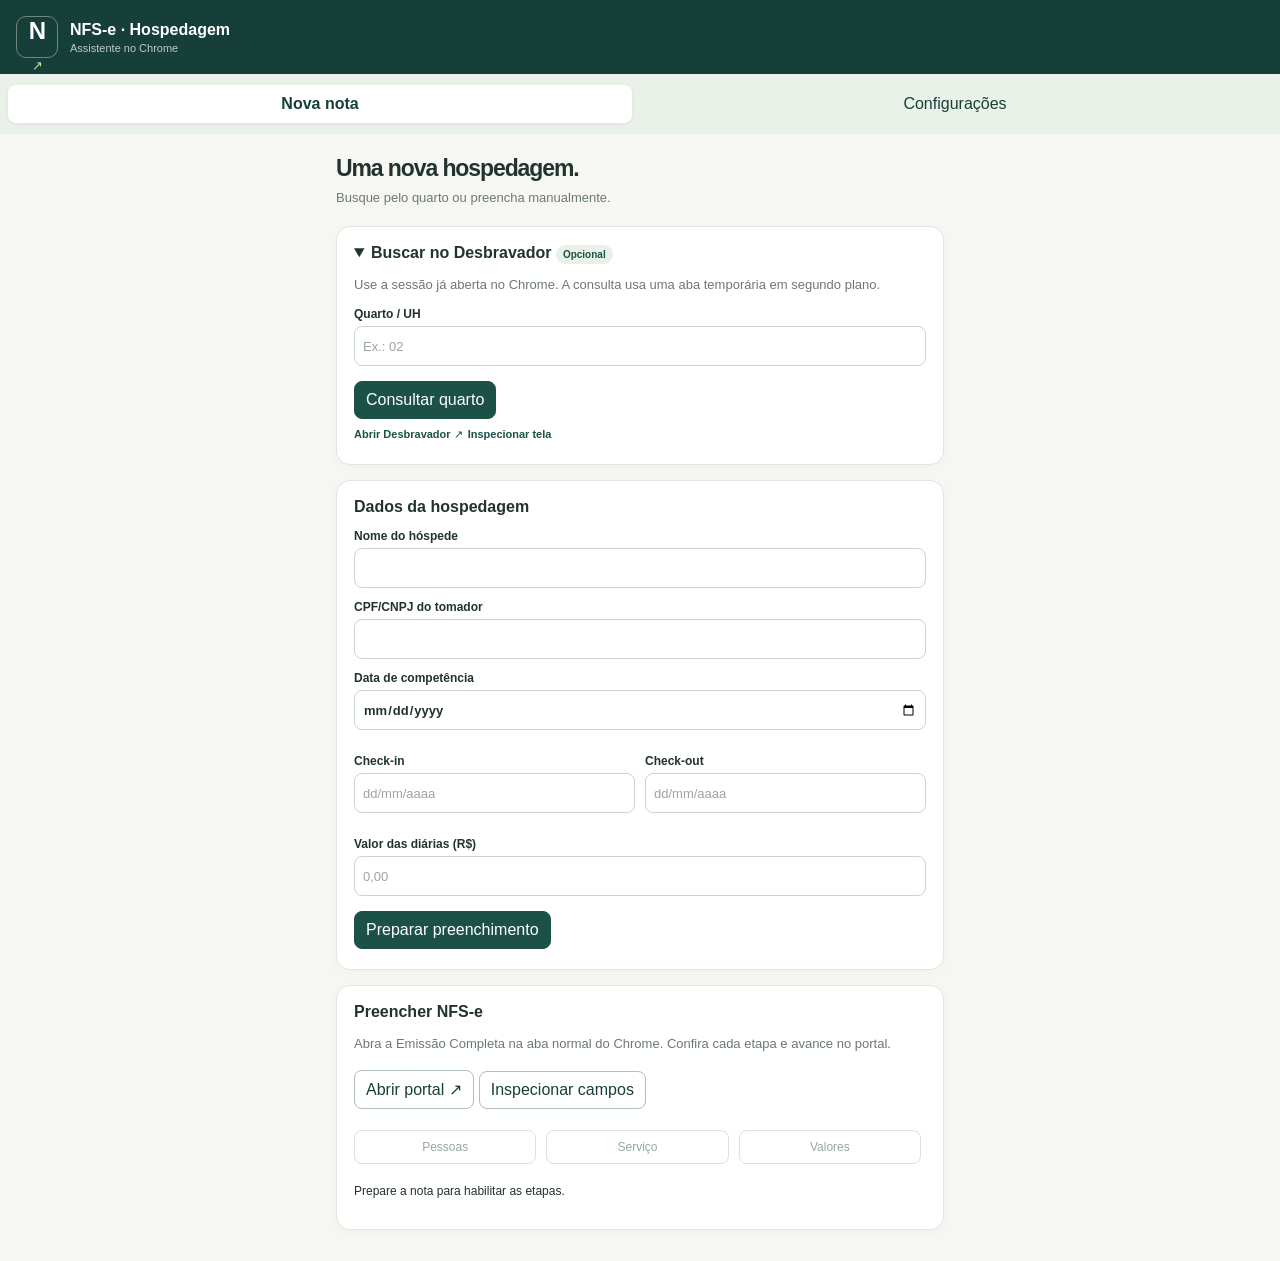
==== extension/panel.html @ 2adcf299 "Improve Desbravador room lookup in extension" ====
<!doctype html>
<html lang="pt-BR">
<head>
  <meta charset="utf-8">
  <meta name="viewport" content="width=device-width, initial-scale=1">
  <title>NFS-e · Hospedagem</title>
  <link rel="stylesheet" href="panel.css">
  <script src="runtime/metadata.js" defer></script>
  <script src="runtime/dates.js" defer></script>
  <script src="runtime/hotel_form.js" defer></script>
  <script src="domain.js" defer></script>
  <script src="panel.js" defer></script>
</head>
<body>
  <header class="header"><div class="brand">N<span>↗</span></div><div><strong>NFS-e · Hospedagem</strong><small>Assistente no Chrome</small></div></header>
  <nav class="tabs"><button id="tab-note" class="active" type="button">Nova nota</button><button id="tab-settings" type="button">Configurações</button></nav>
  <main>
    <p id="notice" role="alert" hidden></p>
    <section id="note-view">
      <h1>Uma nova hospedagem.</h1><p class="lead">Busque pelo quarto ou preencha manualmente.</p>
      <details class="card" open><summary>Buscar no Desbravador <span class="pill">Opcional</span></summary>
        <p class="hint">Use a sessão já aberta no Chrome. A consulta usa uma aba temporária em segundo plano.</p>
        <form id="lookup-form"><label>Quarto / UH<input name="room" id="room" placeholder="Ex.: 02" maxlength="20"></label><button class="primary">Consultar quarto</button></form>
        <button id="open-hotel" class="text-button" type="button">Abrir Desbravador ↗</button><button id="inspect-hotel" class="text-button" type="button">Inspecionar tela</button><button id="download-hotel" class="text-button" type="button" hidden>Baixar diagnóstico</button>
        <div id="hotel-preview" hidden><dl id="hotel-details"></dl><label class="check"><input type="checkbox" id="keep-document">Manter CPF/CNPJ do tomador informado</label><button id="apply-hotel" type="button">Aplicar dados</button></div>
      </details>
      <form id="invoice-form" class="card" autocomplete="off"><h2>Dados da hospedagem</h2>
        <label>Nome do hóspede<input name="guest_name" required maxlength="200"></label>
        <label>CPF/CNPJ do tomador<input name="customer_document" required maxlength="18"></label>
        <label>Data de competência<input name="competence" type="date" required></label>
        <div class="pair"><label>Check-in<input name="check_in" inputmode="numeric" placeholder="dd/mm/aaaa" required></label><label>Check-out<input name="check_out" inputmode="numeric" placeholder="dd/mm/aaaa" required></label></div>
        <label>Valor das diárias (R$)<input name="service_value" inputmode="decimal" placeholder="0,00" required></label>
        <button class="primary">Preparar preenchimento</button>
      </form>
      <section id="review" class="card" hidden><h2>Prévia da nota</h2><p id="description"></p><p id="amount" class="amount"></p><p class="hint">Confira os dados antes de preencher cada etapa.</p></section>
      <section class="card"><h2>Preencher NFS-e</h2><p class="hint">Abra a Emissão Completa na aba normal do Chrome. Confira cada etapa e avance no portal.</p>
        <button id="open-portal" type="button">Abrir portal ↗</button><button id="inspect" type="button">Inspecionar campos</button><button id="download" type="button" hidden>Baixar diagnóstico</button>
        <div class="steps"><button type="button" data-step="people" disabled>Pessoas</button><button type="button" data-step="service" disabled>Serviço</button><button type="button" data-step="values" disabled>Valores</button></div>
        <p id="status" role="status">Prepare a nota para habilitar as etapas.</p><ul id="completed"></ul>
      </section>
    </section>
    <section id="settings-view" hidden><h1>Configurações</h1><p class="lead">Padrões do estabelecimento e mapeamento.</p>
      <form id="settings-form" class="card"><div id="settings-fields"></div><details><summary>Mapeamento avançado da NFS-e</summary><div id="selectors-fields"></div></details><button class="primary">Salvar configurações</button></form>
      <form id="hotel-config" class="card"><h2>Desbravador</h2><label>Endereço de acesso<input name="login_url" type="url" required></label><details><summary>Mapeamento dos campos</summary><div id="hotel-fields"></div></details><button>Salvar mapeamento</button></form>
      <div class="card"><h2>Importar da página antiga</h2><p class="hint">Selecione o settings.json e, se existir, o desbravador.json. A importação substitui as configurações correspondentes da extensão.</p><label>Configurações NFS-e<input id="import-settings" type="file" accept=".json,application/json"></label><label>Mapeamento Desbravador<input id="import-hotel" type="file" accept=".json,application/json"></label></div>
    </section>
  </main>
</body>
</html>
---- extension/panel.css ----
@import url("runtime/styles.css");
:root{font-family:LocalSans,"Segoe UI",sans-serif;color:#22332f;background:#f6f7f2}
body{min-width:300px;margin:0}.header{background:#163f3a;color:#fff;display:flex;gap:12px;align-items:center;padding:16px}.header strong,.header small{display:block}.header small{font-size:11px;color:#bfcbc3;margin-top:3px}.brand{width:42px;height:42px;border:1px solid #71877a;border-radius:10px;display:grid;place-items:center;font-size:24px}.brand span{font-size:13px;color:#d4da9d}.tabs{display:flex;background:#eaf1e8;padding:8px;gap:6px}.tabs button{flex:1;border:0;background:transparent;padding:10px;border-radius:8px;color:#163f3a}.tabs button.active{background:#fff;font-weight:700;box-shadow:0 1px 4px #0001}main{padding:16px;max-width:640px;margin:auto}h1{font-size:23px;margin:4px 0 6px}h2{font-size:16px;margin:0 0 13px}.lead,.hint{font-size:13px;color:#6c7973;line-height:1.5}.lead{margin:0 0 18px}.card{background:#fff;border:1px solid #e2e6df;border-radius:14px;padding:17px;margin:0 0 15px;box-shadow:0 3px 10px #1b514708}summary{cursor:pointer;font-weight:650;margin-bottom:10px}.pill{font-size:10px;color:#1b5147;background:#eaf1e8;padding:4px 7px;border-radius:30px}label{display:block;font-size:12px;font-weight:600;margin:12px 0}input,select{display:block;width:100%;min-height:40px;border:1px solid #cbd6ce;border-radius:8px;padding:8px;margin-top:5px;color:#22332f;background:white}.pair{display:grid;grid-template-columns:1fr 1fr;gap:10px}button{border:1px solid #aebfb4;border-radius:8px;padding:9px 11px;background:#fff;color:#163f3a;margin:3px 5px 3px 0}button.primary{background:#1b5147;color:#fff;border-color:#1b5147}button:disabled{opacity:.45}.text-button{border:0;padding-left:0}#notice{background:#fff0ed;color:#a63b35;border:1px solid #e6c1bc;border-radius:8px;padding:10px}.steps{display:flex;gap:5px;margin:15px 0}.steps button{flex:1;font-size:12px}.amount{font-size:24px;font-weight:700;color:#1b5147}.check{display:flex;gap:7px;align-items:center}.check input{width:auto;min-height:0;margin:0}dl{font-size:12px}dl div{display:flex;justify-content:space-between;gap:10px;border-bottom:1px solid #eee;padding:7px 0}dt{color:#6c7973}dd{margin:0;font-weight:600;text-align:right}#status{font-size:12px;line-height:1.5}#completed{font-size:12px;padding-left:18px}details details{margin-top:15px;border-top:1px solid #e2e6df;padding-top:12px}
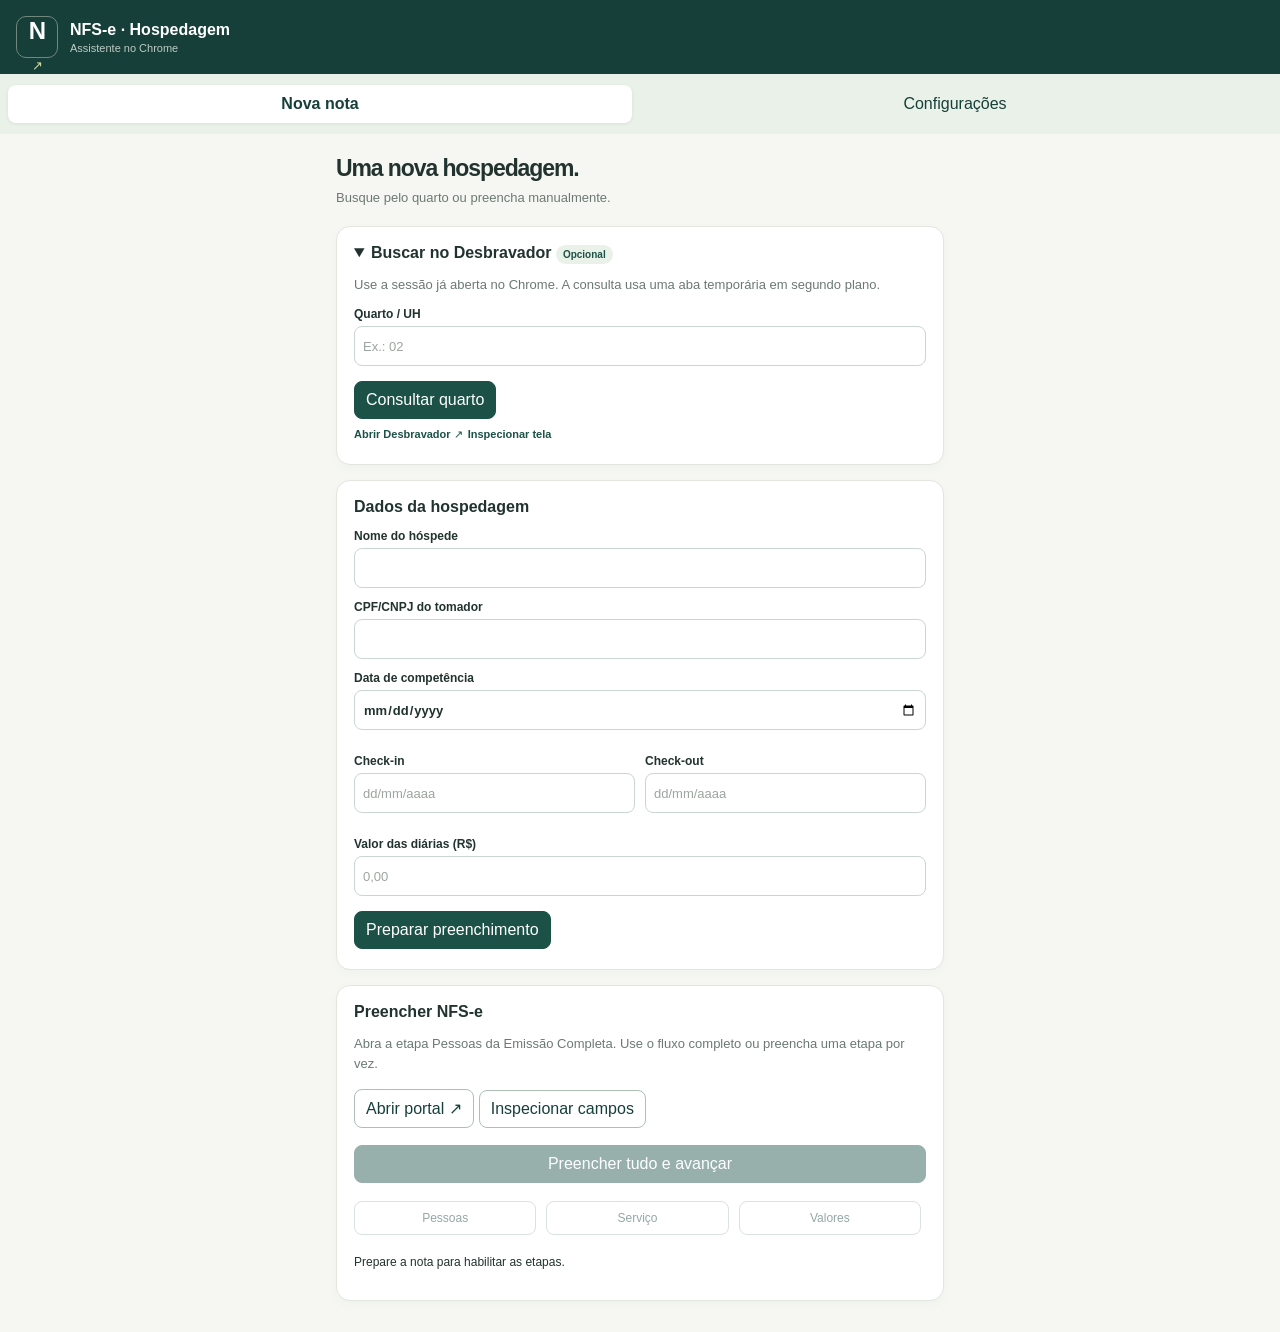
==== commit af2f4d70: "Fix extension portal automation with debugger and step progression - Use chrome.debugger for native " ====
--- a/extension/panel.html
+++ b/extension/panel.html
@@ -33,8 +33,9 @@
         <button class="primary">Preparar preenchimento</button>
       </form>
       <section id="review" class="card" hidden><h2>Prévia da nota</h2><p id="description"></p><p id="amount" class="amount"></p><p class="hint">Confira os dados antes de preencher cada etapa.</p></section>
-      <section class="card"><h2>Preencher NFS-e</h2><p class="hint">Abra a Emissão Completa na aba normal do Chrome. Confira cada etapa e avance no portal.</p>
+      <section class="card"><h2>Preencher NFS-e</h2><p class="hint">Abra a etapa Pessoas da Emissão Completa. Use o fluxo completo ou preencha uma etapa por vez.</p>
         <button id="open-portal" type="button">Abrir portal ↗</button><button id="inspect" type="button">Inspecionar campos</button><button id="download" type="button" hidden>Baixar diagnóstico</button>
+        <button id="fill-all" class="primary full-action" type="button" disabled>Preencher tudo e avançar</button>
         <div class="steps"><button type="button" data-step="people" disabled>Pessoas</button><button type="button" data-step="service" disabled>Serviço</button><button type="button" data-step="values" disabled>Valores</button></div>
         <p id="status" role="status">Prepare a nota para habilitar as etapas.</p><ul id="completed"></ul>
       </section>
--- a/extension/panel.css
+++ b/extension/panel.css
@@ -1,3 +1,4 @@
 @import url("runtime/styles.css");
+.full-action{display:block;width:100%;margin:14px 0 8px}
 :root{font-family:LocalSans,"Segoe UI",sans-serif;color:#22332f;background:#f6f7f2}
 body{min-width:300px;margin:0}.header{background:#163f3a;color:#fff;display:flex;gap:12px;align-items:center;padding:16px}.header strong,.header small{display:block}.header small{font-size:11px;color:#bfcbc3;margin-top:3px}.brand{width:42px;height:42px;border:1px solid #71877a;border-radius:10px;display:grid;place-items:center;font-size:24px}.brand span{font-size:13px;color:#d4da9d}.tabs{display:flex;background:#eaf1e8;padding:8px;gap:6px}.tabs button{flex:1;border:0;background:transparent;padding:10px;border-radius:8px;color:#163f3a}.tabs button.active{background:#fff;font-weight:700;box-shadow:0 1px 4px #0001}main{padding:16px;max-width:640px;margin:auto}h1{font-size:23px;margin:4px 0 6px}h2{font-size:16px;margin:0 0 13px}.lead,.hint{font-size:13px;color:#6c7973;line-height:1.5}.lead{margin:0 0 18px}.card{background:#fff;border:1px solid #e2e6df;border-radius:14px;padding:17px;margin:0 0 15px;box-shadow:0 3px 10px #1b514708}summary{cursor:pointer;font-weight:650;margin-bottom:10px}.pill{font-size:10px;color:#1b5147;background:#eaf1e8;padding:4px 7px;border-radius:30px}label{display:block;font-size:12px;font-weight:600;margin:12px 0}input,select{display:block;width:100%;min-height:40px;border:1px solid #cbd6ce;border-radius:8px;padding:8px;margin-top:5px;color:#22332f;background:white}.pair{display:grid;grid-template-columns:1fr 1fr;gap:10px}button{border:1px solid #aebfb4;border-radius:8px;padding:9px 11px;background:#fff;color:#163f3a;margin:3px 5px 3px 0}button.primary{background:#1b5147;color:#fff;border-color:#1b5147}button:disabled{opacity:.45}.text-button{border:0;padding-left:0}#notice{background:#fff0ed;color:#a63b35;border:1px solid #e6c1bc;border-radius:8px;padding:10px}.steps{display:flex;gap:5px;margin:15px 0}.steps button{flex:1;font-size:12px}.amount{font-size:24px;font-weight:700;color:#1b5147}.check{display:flex;gap:7px;align-items:center}.check input{width:auto;min-height:0;margin:0}dl{font-size:12px}dl div{display:flex;justify-content:space-between;gap:10px;border-bottom:1px solid #eee;padding:7px 0}dt{color:#6c7973}dd{margin:0;font-weight:600;text-align:right}#status{font-size:12px;line-height:1.5}#completed{font-size:12px;padding-left:18px}details details{margin-top:15px;border-top:1px solid #e2e6df;padding-top:12px}
